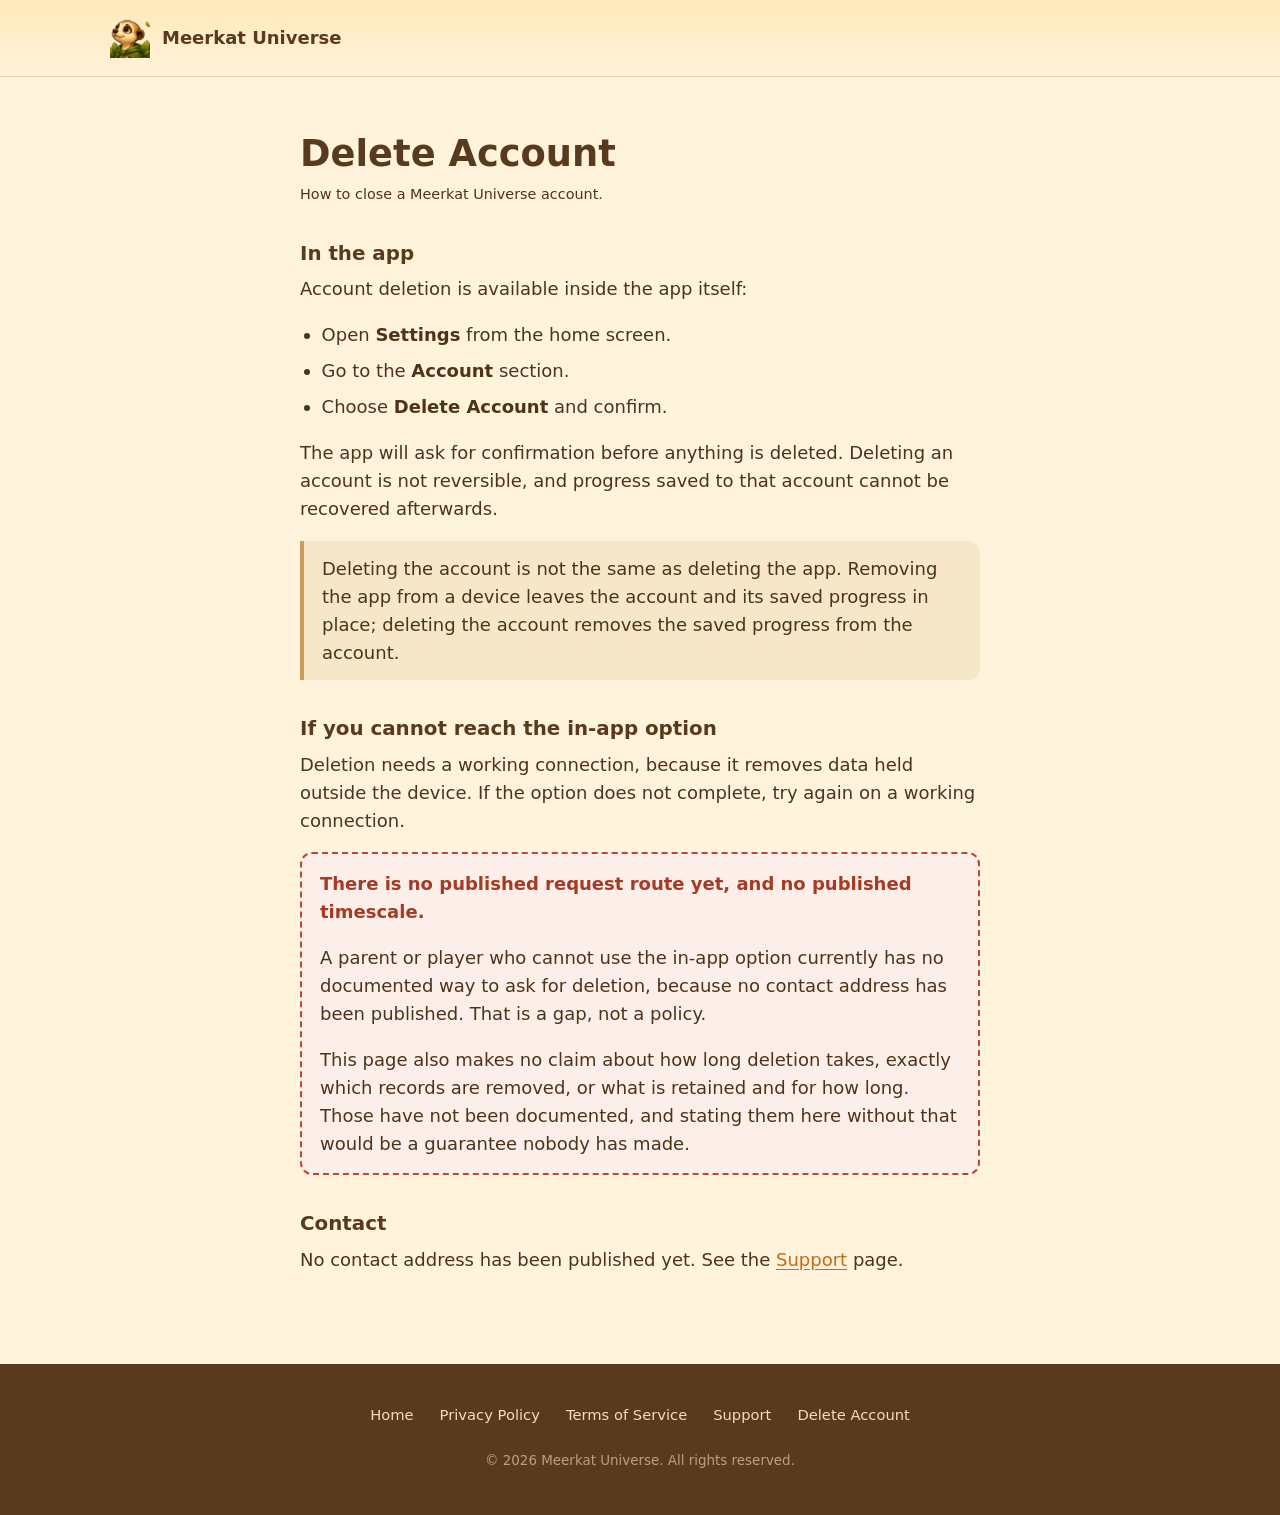
==== delete-account.html @ 4fc0f21c "feat: the official Meerkat Universe website A static, mobile-first site for GitHub Pages. Semantic H" ====
<!doctype html>
<html lang="en">
<head>
<meta charset="utf-8">
<meta name="viewport" content="width=device-width, initial-scale=1, viewport-fit=cover">
<title>Delete Account — Meerkat Universe</title>
<meta name="description" content="How to delete a Meerkat Universe account.">
<meta name="theme-color" content="#FFF3DC">
<link rel="icon" href="favicon.png" sizes="any">
<link rel="apple-touch-icon" href="assets/img/icon-180.png">
<link rel="stylesheet" href="assets/css/site.css">
</head>

<body>
<a class="skip-link" href="#main">Skip to content</a>

<header class="page-header">
  <div class="wrap">
    <img src="assets/img/icon-180.png" width="40" height="40" alt="">
    <a class="home-link" href="index.html">Meerkat Universe</a>
  </div>
</header>

<main id="main" class="doc">
  <div class="wrap">
    <h1>Delete Account</h1>
    <p class="doc__updated">How to close a Meerkat Universe account.</p>

    <h2>In the app</h2>
    <p>Account deletion is available inside the app itself:</p>
    <ul>
      <li>Open <strong>Settings</strong> from the home screen.</li>
      <li>Go to the <strong>Account</strong> section.</li>
      <li>Choose <strong>Delete Account</strong> and confirm.</li>
    </ul>
    <p>The app will ask for confirmation before anything is deleted. Deleting an account is not
      reversible, and progress saved to that account cannot be recovered afterwards.</p>

    <div class="callout">
      <p>Deleting the account is not the same as deleting the app. Removing the app from a device
        leaves the account and its saved progress in place; deleting the account removes the saved
        progress from the account.</p>
    </div>

    <h2>If you cannot reach the in-app option</h2>
    <p>Deletion needs a working connection, because it removes data held outside the device. If the
      option does not complete, try again on a working connection.</p>

    <div class="placeholder">
      <p><strong>There is no published request route yet, and no published timescale.</strong></p>
      <p>A parent or player who cannot use the in-app option currently has no documented way to ask
        for deletion, because no contact address has been published. That is a gap, not a policy.</p>
      <p>This page also makes no claim about how long deletion takes, exactly which records are
        removed, or what is retained and for how long. Those have not been documented, and stating
        them here without that would be a guarantee nobody has made.</p>
    </div>

    <h2>Contact</h2>
    <p data-support-email>No contact address has been published yet. See the
      <a href="support.html">Support</a> page.</p>
  </div>
</main>

<footer class="site-footer">
  <div class="wrap">
    <ul class="footer-nav">
      <li><a href="index.html">Home</a></li>
      <li><a href="privacy.html">Privacy Policy</a></li>
      <li><a href="terms.html">Terms of Service</a></li>
      <li><a href="support.html">Support</a></li>
      <li><a href="delete-account.html">Delete Account</a></li>
    </ul>
    <p class="footer-meta">© 2026 Meerkat Universe. All rights reserved.</p>
  </div>
</footer>

<script src="assets/js/config.js" defer></script>
<script src="assets/js/site.js" defer></script>
</body>
</html>
---- assets/css/site.css ----
/* =============================================================================
   MEERKAT UNIVERSE — site styles

   The game's art is the spectacle; this chrome is quiet. Palette values are
   lifted verbatim from the app's own `mu_tokens.dart` so the site cannot drift
   away from the product.

   Mobile-first: everything below the first @media block is the phone.
   ========================================================================== */

:root {
  /* --- palette, from mu_tokens.dart ------------------------------------- */
  --ink:          #5A3A1E;
  --ink-soft:     #7A5C3E;
  --ink-faint:    #9C8264;
  --cream:        #FFF3DC;
  --cream-deep:   #F7E7C9;
  --tan:          #CE9A5A;
  --tan-soft:     #E8D2AE;
  --accent:       #F08A2E;
  --accent-soft:  #FFC24D;
  --leaf:         #4A7A2B;
  --leaf-light:   #8CBF3F;
  --sky-top:      #FFE9B8;
  --sky-mid:      #FAD08A;
  --horizon:      #F3B074;

  /* --- type ------------------------------------------------------------- */
  /* `ui-rounded` resolves to SF Pro Rounded on Apple platforms — soft and
     friendly, exactly the register a children's game needs — and costs nothing
     to load. The logo carries the brand personality; a second decorative face
     would only compete with it. */
  --font: ui-rounded, "SF Pro Rounded", "Hiragino Maru Gothic ProN",
          system-ui, -apple-system, "Segoe UI", Roboto, sans-serif;

  --measure: 62ch;
  --page-max: 1100px;
  --radius: 18px;
  --radius-sm: 12px;

  --shadow-soft: 0 2px 6px rgba(90, 58, 30, .08), 0 12px 28px rgba(90, 58, 30, .10);
  --shadow-lift: 0 4px 10px rgba(90, 58, 30, .12), 0 18px 40px rgba(90, 58, 30, .16);

  color-scheme: light;
}

/* --- reset-ish ---------------------------------------------------------- */
*, *::before, *::after { box-sizing: border-box; }

html { -webkit-text-size-adjust: 100%; scroll-behavior: smooth; }

body {
  margin: 0;
  background: var(--cream);
  color: var(--ink);
  font-family: var(--font);
  font-size: 17px;
  line-height: 1.55;
  -webkit-font-smoothing: antialiased;
  overflow-x: hidden;          /* the hero art bleeds; the page must not scroll sideways */
}

/* Every <img> carries real width/height attributes so nothing shifts as art
   loads. Those attributes are also PRESENTATIONAL HINTS, though, so an image
   the CSS resizes by width alone would be stretched to the attribute's height.
   `height: auto` neutralises the hint while keeping the reserved aspect ratio.
   `.hero__art` overrides it at class specificity, which is intended. */
img { max-width: 100%; height: auto; display: block; }

h1, h2, h3 { line-height: 1.15; text-wrap: balance; margin: 0 0 .5em; font-weight: 800; }
h2 { font-size: clamp(1.5rem, 5.2vw, 2.1rem); }
h3 { font-size: 1.15rem; }
p  { margin: 0 0 1em; }

a { color: #C86A15; text-underline-offset: .18em; }
a:hover { color: var(--accent); }

/* Focus is visible everywhere, and never removed. */
:focus-visible {
  outline: 3px solid var(--accent);
  outline-offset: 3px;
  border-radius: 6px;
}

.skip-link {
  position: absolute; left: -9999px; top: 0; z-index: 100;
  background: var(--cream); color: var(--ink);
  padding: .7rem 1.1rem; border-radius: 0 0 var(--radius-sm) 0;
  font-weight: 700;
}
.skip-link:focus { left: 0; }

.wrap { width: 100%; max-width: var(--page-max); margin-inline: auto; padding-inline: 20px; }
.measure { max-width: var(--measure); }

/* =============================================================================
   HERO
   ========================================================================== */

.hero {
  position: relative;
  min-height: 560px;
  height: 100svh;              /* small-viewport unit: the mobile address bar
                                  appearing/disappearing must not resize this */
  display: grid;
  grid-template-rows: 1fr auto;
  /* An explicit minmax(0, …) column. A grid item defaults to `min-width: auto`,
     which refuses to shrink below its content — so the two store buttons made
     this column wider than the phone, and `overflow: hidden` then CLIPPED the
     logo, the tagline and the buttons rather than letting them wrap. */
  grid-template-columns: minmax(0, 1fr);
  overflow: hidden;
  isolation: isolate;
}

.hero__art {
  position: absolute; inset: 0;
  width: 100%; height: 100%;
  object-fit: cover;
  object-position: 50% 22%;    /* favour the treehouse, not the empty foreground */
  z-index: -2;
}

/* A DELIBERATE SCRIM, not luck. Text legibility over artwork cannot depend on
   which pixels happen to sit behind it. */
.hero::after {
  content: "";
  position: absolute; inset: 0;
  z-index: -1;
  background:
    radial-gradient(120% 62% at 50% 24%, rgba(255,243,220,.55) 0%, rgba(255,243,220,0) 62%),
    linear-gradient(to bottom,
      rgba(90,58,30,.10) 0%,
      rgba(90,58,30,0)  28%,
      rgba(255,243,220,.10) 62%,
      rgba(255,243,220,.86) 88%,
      var(--cream) 100%);
}

.hero__inner {
  grid-row: 2;
  min-width: 0;                /* see the column note above */
  text-align: center;
  padding: 0 20px calc(28px + env(safe-area-inset-bottom));
  /* A SECOND, LOCAL wash on top of the hero-wide scrim. The wide one ramps to
     cream by the bottom of the frame, but the supporting line sits mid-frame
     over bright sunlit grass, where ink-soft brown was legible-but-weak. This
     lifts only the band the text occupies, and starts fully transparent so the
     artwork above it is untouched. */
  background: linear-gradient(to bottom,
    rgba(255, 243, 220, 0)   0%,
    rgba(255, 243, 220, .38) 26%,
    rgba(255, 243, 220, .74) 56%,
    rgba(255, 243, 220, .92) 100%);
}

.hero__logo {
  width: min(70vw, 300px);
  height: auto;
  margin: 0 auto .6rem;
  filter: drop-shadow(0 6px 14px rgba(90, 58, 30, .28));
}

.hero__tagline {
  font-size: clamp(1.45rem, 6.4vw, 2rem);
  font-weight: 800;
  margin: 0 0 .3em;
  color: var(--ink);
  text-shadow: 0 1px 0 rgba(255,243,220,.7);
}

.hero__sub {
  font-size: 1rem;
  color: var(--ink-soft);
  margin: 0 auto 1.4rem;
  max-width: 30ch;
}

/* Drifting leaves — decorative only, and hidden from assistive tech. */
.leaf {
  position: absolute;
  z-index: -1;
  width: 46px;
  opacity: .75;
  pointer-events: none;
  will-change: transform;
}
.leaf--1 { top: 12%;  left: 8%;  animation: drift 34s ease-in-out infinite; }
.leaf--2 { top: 26%;  right: 9%; width: 34px; animation: drift 44s ease-in-out infinite reverse; }
.leaf--3 { top: 46%;  left: 16%; width: 28px; animation: drift 39s ease-in-out infinite 4s; }

@keyframes drift {
  0%   { transform: translate3d(0,0,0) rotate(0deg); }
  50%  { transform: translate3d(14px,26px,0) rotate(16deg); }
  100% { transform: translate3d(0,0,0) rotate(0deg); }
}

/* =============================================================================
   STORE BUTTONS

   Two states from one set of styles. `a.store-btn` is a real link (only ever
   rendered when a URL is configured); `span.store-btn` is the placeholder — it
   is NOT focusable and NOT a link, so it cannot navigate, cannot reload the
   page, and does not lie to a screen reader about being actionable.
   ========================================================================== */

.store-row {
  display: flex;
  flex-wrap: wrap;
  gap: 12px;
  justify-content: center;
  margin: 0 0 .7rem;
}

.store-btn {
  display: inline-flex;
  align-items: center;
  gap: 10px;
  min-height: 56px;                 /* comfortably above a 44pt target */
  padding: 10px 20px;
  border-radius: 14px;
  background: var(--ink);
  color: var(--cream);
  text-decoration: none;
  font-weight: 700;
  box-shadow: var(--shadow-soft);
  border: 2px solid rgba(255,243,220,.16);
  transition: transform .12s ease, box-shadow .18s ease, background-color .18s ease;
}
.store-btn__glyph { width: 26px; height: 26px; flex: none; fill: currentColor; }
.store-btn__lines { display: flex; flex-direction: column; line-height: 1.12; text-align: left; }
.store-btn__small { font-size: .68rem; font-weight: 600; opacity: .82; letter-spacing: .02em; }
.store-btn__big   { font-size: 1.02rem; font-weight: 800; }

a.store-btn:hover { background: #6B4526; box-shadow: var(--shadow-lift); }
a.store-btn:active { transform: scale(.97); }

/* The placeholder reads as "not yet", never as "broken". */
span.store-btn { opacity: .92; cursor: default; }

.store-note {
  font-size: .84rem;
  font-weight: 700;
  letter-spacing: .06em;
  text-transform: uppercase;
  color: var(--ink-soft);
  margin: 0;
}

/* =============================================================================
   SECTIONS
   ========================================================================== */

.section { padding: clamp(48px, 9vw, 88px) 0; }
.section--tint { background: linear-gradient(to bottom, var(--cream), var(--cream-deep)); }
.section__lead { color: var(--ink-soft); font-size: 1.06rem; }

.eyebrow {
  font-size: .78rem; font-weight: 800; letter-spacing: .14em;
  text-transform: uppercase; color: var(--tan);
  margin: 0 0 .5rem;
}

/* --- screenshots -------------------------------------------------------- */

.shots {
  display: flex;
  gap: 16px;
  overflow-x: auto;
  scroll-snap-type: x mandatory;
  -webkit-overflow-scrolling: touch;
  scrollbar-width: none;
  padding: 6px 20px 22px;
  margin-inline: calc(-1 * 20px);   /* bleed to the screen edge so the next
                                       card peeks and reads as swipeable */
}
.shots::-webkit-scrollbar { display: none; }

.shot {
  flex: 0 0 auto;
  width: min(66vw, 260px);
  margin: 0;
  scroll-snap-align: center;
}
.shot img {
  width: 100%;
  height: auto;
  border-radius: var(--radius);
  border: 1px solid var(--tan-soft);
  box-shadow: var(--shadow-soft);
  background: var(--cream-deep);
}
.shot figcaption {
  margin-top: .6rem;
  font-size: .88rem;
  color: var(--ink-soft);
  text-align: center;
}

.dots { display: flex; gap: 8px; justify-content: center; margin-top: 4px; }
.dot {
  width: 9px; height: 9px; padding: 0;
  border-radius: 50%; border: 0;
  background: var(--tan-soft);
  cursor: pointer;
  transition: background-color .2s ease, transform .2s ease;
}
.dot[aria-current="true"] { background: var(--accent); transform: scale(1.25); }

/* --- features ----------------------------------------------------------- */

.cards { display: grid; gap: 16px; margin-top: 28px; }

.card {
  background: var(--cream);
  border: 1px solid var(--tan-soft);
  border-radius: var(--radius);
  padding: 22px 20px;
  box-shadow: var(--shadow-soft);
}
.card h3 { margin-bottom: .35em; }
.card p { margin: 0; color: var(--ink-soft); font-size: .96rem; }
.card__icon {
  width: 42px; height: 42px;
  display: grid; place-items: center;
  border-radius: 12px;
  background: rgba(240,138,46,.14);
  margin-bottom: 14px;
}
.card__icon svg { width: 24px; height: 24px; fill: none; stroke: #C86A15; stroke-width: 2; }

/* --- final CTA ---------------------------------------------------------- */

.final {
  text-align: center;
  background: linear-gradient(to bottom, var(--sky-top), var(--sky-mid) 62%, var(--horizon));
  padding: clamp(44px, 8vw, 76px) 0 clamp(30px, 6vw, 56px);
}
.final__guardian {
  width: min(46vw, 190px);
  margin: 0 auto 14px;
  filter: drop-shadow(0 10px 20px rgba(90,58,30,.24));
}

/* =============================================================================
   FOOTER
   ========================================================================== */

.site-footer {
  background: var(--ink);
  color: #E6D3B4;
  padding: 34px 0 calc(30px + env(safe-area-inset-bottom));
  font-size: .92rem;
}
.site-footer a { color: #F3DDBA; text-decoration: none; }
.site-footer a:hover { color: #fff; text-decoration: underline; }

.footer-nav {
  display: flex; flex-wrap: wrap; gap: 10px 22px;
  justify-content: center; padding: 0; margin: 0 0 18px; list-style: none;
}
.footer-nav a { display: inline-block; padding: 6px 2px; }   /* real touch height */

.footer-meta { text-align: center; color: #B9A17F; font-size: .84rem; }
.footer-mark { display: flex; align-items: center; justify-content: center; gap: 10px; margin-bottom: 14px; }
.footer-mark img { width: 34px; height: auto; }
.footer-mark span { font-weight: 800; color: var(--cream); }

/* =============================================================================
   CONTENT PAGES (privacy / terms / support / delete account)

   Readability first. No full-bleed artwork — a legal page overwhelmed by game
   art is a legal page nobody reads.
   ========================================================================== */

.page-header {
  background: linear-gradient(to bottom, var(--sky-top), var(--cream));
  border-bottom: 1px solid var(--tan-soft);
  padding: 18px 0;
}
.page-header .wrap { display: flex; align-items: center; gap: 12px; }
.page-header img { width: 40px; height: auto; }
.page-header .home-link { font-weight: 800; color: var(--ink); text-decoration: none; }

.doc { padding: clamp(30px, 6vw, 56px) 0 clamp(44px, 8vw, 72px); }
.doc .wrap { max-width: 720px; }
.doc h1 { font-size: clamp(1.7rem, 6vw, 2.3rem); margin-bottom: .2em; }
.doc h2 { font-size: 1.24rem; margin-top: 1.9em; }
.doc h3 { font-size: 1.05rem; margin-top: 1.5em; }
.doc p, .doc li { color: #4E3319; max-width: var(--measure); }
.doc ul { padding-left: 1.2em; }
.doc li { margin-bottom: .45em; }
.doc__updated { color: var(--ink-faint); font-size: .9rem; margin-bottom: 2em; }

/* An unmissable marker for text that is NOT final. Placeholder legal copy that
   looks final is worse than no page at all. */
.placeholder {
  border: 2px dashed #C0472F;
  background: #FCEFE9;
  border-radius: var(--radius-sm);
  padding: 16px 18px;
  margin: 0 0 1.6em;
}
.placeholder p:last-child { margin-bottom: 0; }
.placeholder strong { color: #A63A24; }

.callout {
  background: var(--cream-deep);
  border-left: 4px solid var(--tan);
  border-radius: 0 var(--radius-sm) var(--radius-sm) 0;
  padding: 14px 18px;
  margin: 0 0 1.6em;
}
.callout p:last-child { margin-bottom: 0; }

/* =============================================================================
   TOP NAV — desktop only

   Declared BEFORE the breakpoints on purpose: `display: none` and the
   `display: block` inside the 960px query have identical specificity, so
   whichever is written last wins. Base styles must therefore come first.
   ========================================================================== */

.topnav {
  display: none;                    /* mobile: no top nav at all, no hamburger */
  position: absolute; top: 0; left: 0; right: 0; z-index: 5;
  padding: 18px 0;
}
.topnav ul {
  display: flex; gap: 26px; justify-content: flex-end;
  list-style: none; margin: 0; padding: 0;
}
.topnav a {
  color: var(--ink); font-weight: 700; text-decoration: none;
  font-size: .95rem; padding: 6px 2px;
  text-shadow: 0 1px 0 rgba(255,243,220,.6);
}
.topnav a:hover { color: #C86A15; }

/* =============================================================================
   MOTION — opt-out respected
   ========================================================================== */

.reveal { opacity: 0; transform: translateY(12px); transition: opacity .6s ease, transform .6s ease; }
.reveal.is-visible { opacity: 1; transform: none; }

@media (prefers-reduced-motion: reduce) {
  html { scroll-behavior: auto; }
  /* Content starts visible — never faded-out-and-stuck, which is how this
     pattern usually breaks for people who asked for less motion. */
  .reveal { opacity: 1; transform: none; transition: none; }
  .leaf { animation: none; }
  * { animation-duration: .001ms !important; animation-iteration-count: 1 !important;
      transition-duration: .001ms !important; }
}

/* =============================================================================
   ≥600px — large phones and tablets
   ========================================================================== */

@media (min-width: 600px) {
  body { font-size: 18px; }
  .hero__logo { width: min(52vw, 340px); }
  .shot { width: 280px; }
  .cards { grid-template-columns: repeat(2, 1fr); }
  .shots { padding-inline: 24px; margin-inline: calc(-1 * 24px); }
}

/* =============================================================================
   ≥960px — desktop
   ========================================================================== */

@media (min-width: 960px) {
  .hero { height: min(88svh, 820px); }
  /* Higher, not lower, than the phone's framing. The source art is portrait
     (948×1660), so a wide viewport scales it up hard and the treehouse — the
     subject — walks off the top edge. A wide crop of this scene is the top
     item in the design plan's missing-assets list precisely because of this. */
  .hero__art { object-position: 50% 18%; }
  .hero__sub { font-size: 1.1rem; max-width: 40ch; }

  .cards { grid-template-columns: repeat(4, 1fr); }

  .shots {
    justify-content: center;
    padding-inline: 0;
    margin-inline: 0;
    scroll-snap-type: x proximity;   /* a mouse should not be forced to snap */
  }
  .shot { width: 250px; }

  /* A small text nav, only where there is spare room for it. No hamburger:
     the landing page has one job and the legal links live in the footer. */
  .topnav { display: block; }
}
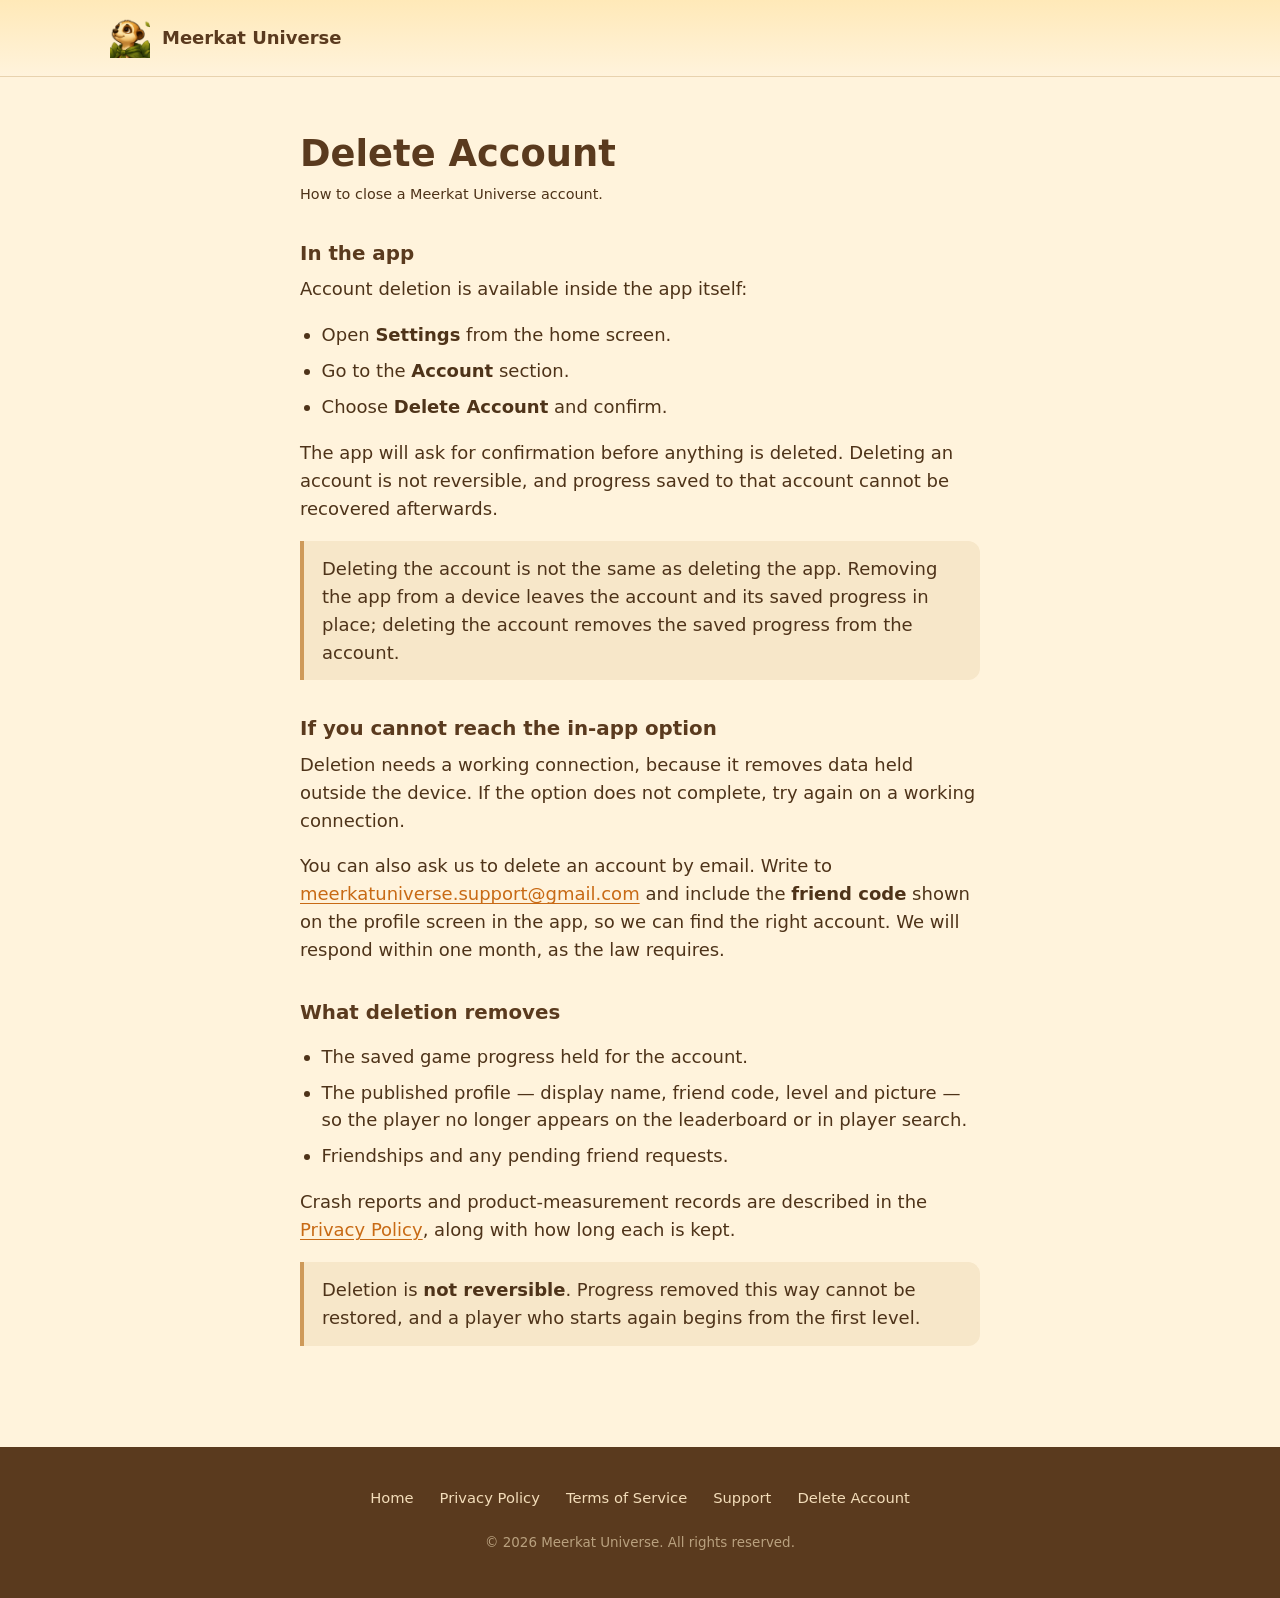
==== commit 8671337c: "feat: publish the support address across all four pages meerkatuniverse.support@gmail.com now appear" ====
--- a/delete-account.html
+++ b/delete-account.html
@@ -46,18 +46,25 @@
     <p>Deletion needs a working connection, because it removes data held outside the device. If the
       option does not complete, try again on a working connection.</p>
 
-    <div class="placeholder">
-      <p><strong>There is no published request route yet, and no published timescale.</strong></p>
-      <p>A parent or player who cannot use the in-app option currently has no documented way to ask
-        for deletion, because no contact address has been published. That is a gap, not a policy.</p>
-      <p>This page also makes no claim about how long deletion takes, exactly which records are
-        removed, or what is retained and for how long. Those have not been documented, and stating
-        them here without that would be a guarantee nobody has made.</p>
+    <p>You can also ask us to delete an account by email. Write to
+      <a href="mailto:meerkatuniverse.support@gmail.com">meerkatuniverse.support@gmail.com</a> and
+      include the <strong>friend code</strong> shown on the profile screen in the app, so we can find
+      the right account. We will respond within one month, as the law requires.</p>
+
+    <h2>What deletion removes</h2>
+    <ul>
+      <li>The saved game progress held for the account.</li>
+      <li>The published profile — display name, friend code, level and picture — so the player no
+        longer appears on the leaderboard or in player search.</li>
+      <li>Friendships and any pending friend requests.</li>
+    </ul>
+    <p>Crash reports and product-measurement records are described in the
+      <a href="privacy.html">Privacy Policy</a>, along with how long each is kept.</p>
+
+    <div class="callout">
+      <p>Deletion is <strong>not reversible</strong>. Progress removed this way cannot be restored,
+        and a player who starts again begins from the first level.</p>
     </div>
-
-    <h2>Contact</h2>
-    <p data-support-email>No contact address has been published yet. See the
-      <a href="support.html">Support</a> page.</p>
   </div>
 </main>
 
--- a/assets/css/site.css
+++ b/assets/css/site.css
@@ -392,6 +392,31 @@
 .doc li { margin-bottom: .45em; }
 .doc__updated { color: var(--ink-faint); font-size: .9rem; margin-bottom: 2em; }
 
+/* The legal pages use tables to pair "what" with "why" — far easier to check at
+   a glance than the same content as prose. They scroll INSIDE their own box on a
+   narrow phone, so the page body never scrolls sideways. */
+.doc .table-wrap { overflow-x: auto; margin: 0 0 1.6em; -webkit-overflow-scrolling: touch; }
+.doc table {
+  border-collapse: collapse;
+  width: 100%;
+  min-width: 320px;
+  font-size: .95rem;
+}
+.doc th, .doc td {
+  text-align: left;
+  vertical-align: top;
+  padding: 10px 14px;
+  border-bottom: 1px solid var(--tan-soft);
+}
+.doc th { background: var(--cream-deep); font-weight: 800; }
+.doc td:first-child { font-weight: 600; }
+.doc code {
+  background: var(--cream-deep);
+  border-radius: 5px;
+  padding: .1em .4em;
+  font-size: .92em;
+}
+
 /* An unmissable marker for text that is NOT final. Placeholder legal copy that
    looks final is worse than no page at all. */
 .placeholder {
@@ -482,7 +507,15 @@
   .cards { grid-template-columns: repeat(4, 1fr); }
 
   .shots {
-    justify-content: center;
+    /* `safe` is load-bearing, not decoration. Plain `justify-content: center`
+       on a SCROLL container centres overflowing content in both directions —
+       and `scrollLeft` cannot go negative, so the first slides get clipped off
+       the left edge with no way to reach them. `safe` falls back to start
+       alignment the moment the content overflows, which here is always (seven
+       250px slides against a 1100px cap). Browsers that do not know the keyword
+       drop the whole declaration and get start alignment too, which is the
+       outcome we want anyway. */
+    justify-content: safe center;
     padding-inline: 0;
     margin-inline: 0;
     scroll-snap-type: x proximity;   /* a mouse should not be forced to snap */
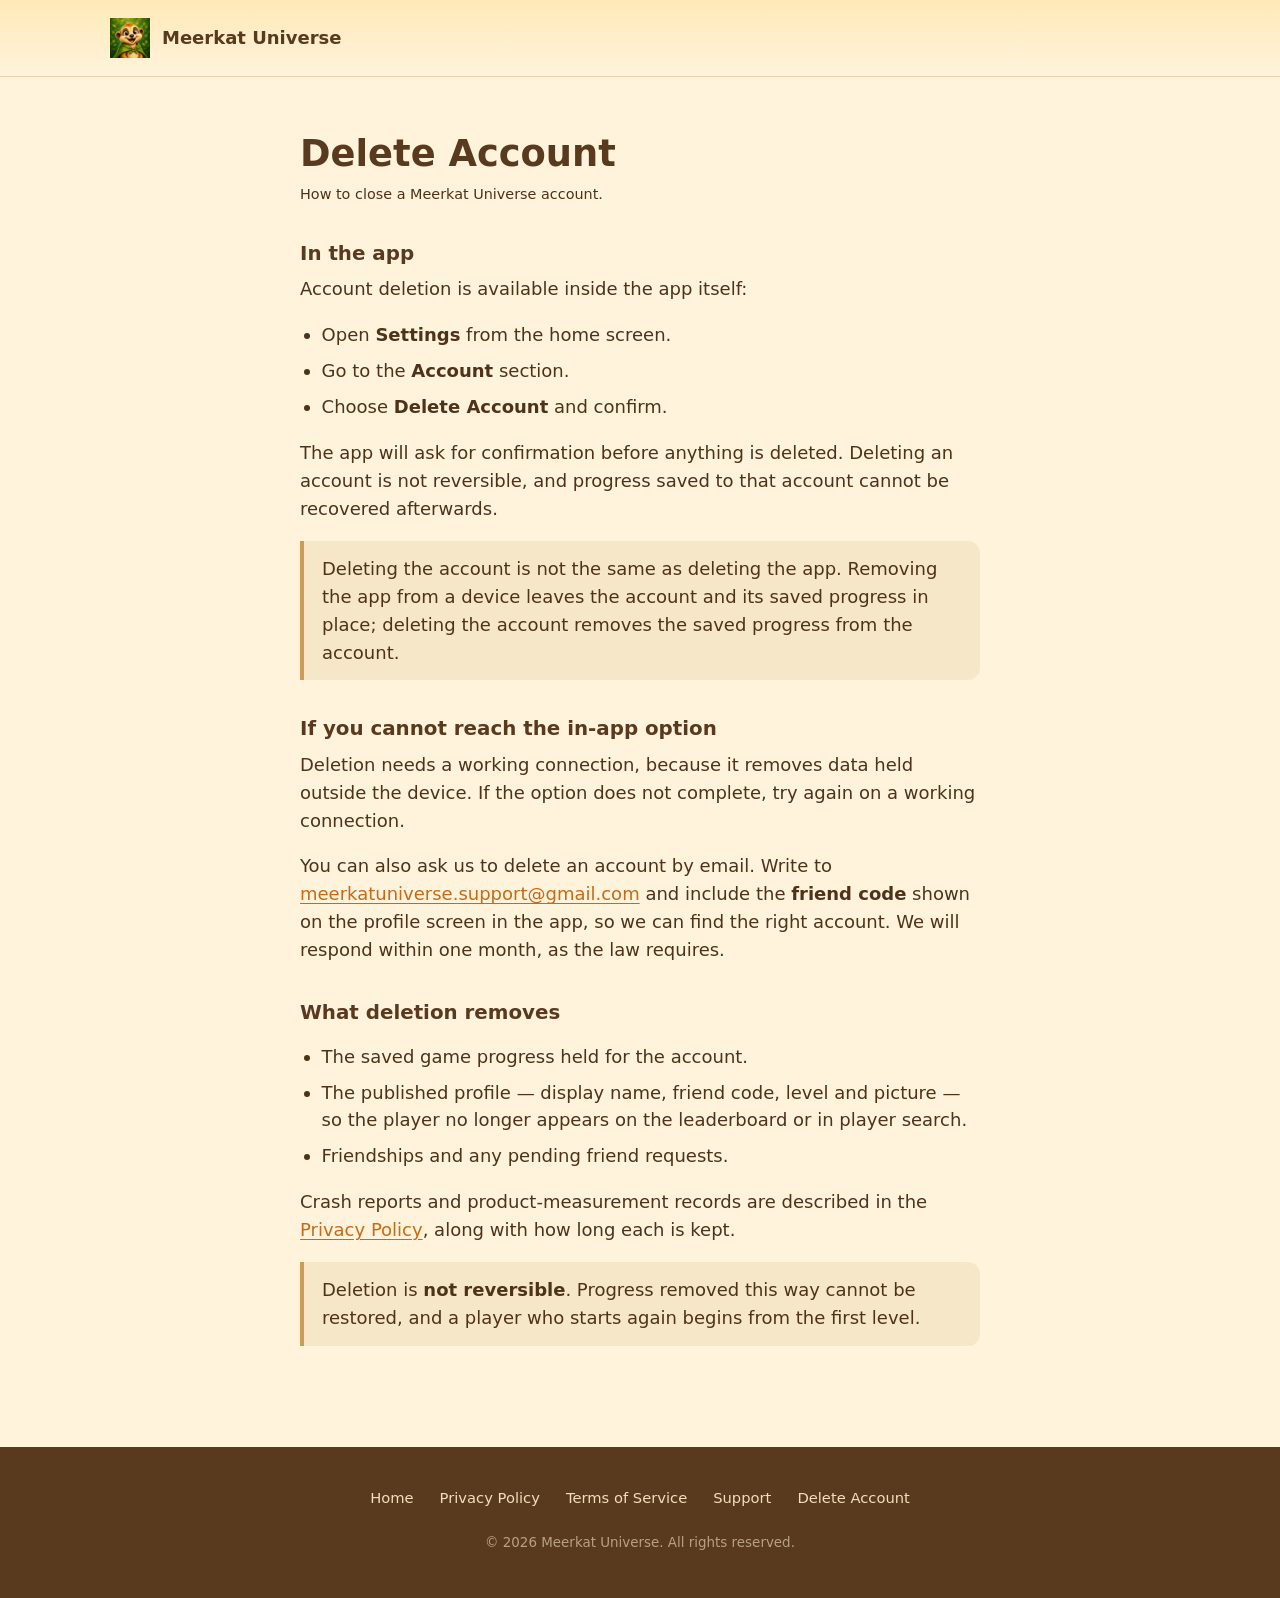
==== commit 00d5a07b: "security: a strict CSP, no DOM sink, and drag protection that is honest about itself Three changes f" ====
--- a/delete-account.html
+++ b/delete-account.html
@@ -2,6 +2,34 @@
 <html lang="en">
 <head>
 <meta charset="utf-8">
+    <!-- ── CONTENT SECURITY POLICY ────────────────────────────────────────
+         A `<meta>` rather than a header because GitHub Pages cannot set
+         headers. This is the STRICT form, which is only achievable because the
+         site makes ZERO third-party requests — no CDN, no fonts, no analytics.
+         Nothing here needs `'unsafe-inline'`: there are no inline <script>
+         bodies and no on* handlers.
+
+         `connect-src 'none'` and `form-action 'none'` are honest — the site
+         never fetches and never submits — and they are what turns any future
+         XSS foothold from "exfiltrate" into "nothing happens".
+
+         `frame-ancestors 'none'` is the one that addresses a real risk rather
+         than a theoretical one: it stops anyone embedding these pages,
+         particularly the privacy policy and terms, inside their own site and
+         passing them off as theirs. -->
+    <meta http-equiv="Content-Security-Policy"
+          content="default-src 'self';
+                   img-src 'self' data:;
+                   style-src 'self';
+                   script-src 'self';
+                   font-src 'self';
+                   connect-src 'none';
+                   form-action 'none';
+                   frame-ancestors 'none';
+                   base-uri 'none';
+                   object-src 'none';
+                   upgrade-insecure-requests">
+    <meta name="referrer" content="strict-origin-when-cross-origin">
 <meta name="viewport" content="width=device-width, initial-scale=1, viewport-fit=cover">
 <title>Delete Account — Meerkat Universe</title>
 <meta name="description" content="How to delete a Meerkat Universe account.">
--- a/assets/css/site.css
+++ b/assets/css/site.css
@@ -65,7 +65,30 @@
    the CSS resizes by width alone would be stretched to the attribute's height.
    `height: auto` neutralises the hint while keeping the reserved aspect ratio.
    `.hero__art` overrides it at class specificity, which is intended. */
-img { max-width: 100%; height: auto; display: block; }
+img {
+  max-width: 100%;
+  height: auto;
+  display: block;
+  /* ── DRAG, NOT SELECTION, AND THE DIFFERENCE IS DELIBERATE ──────────────
+   *
+   * Stops the accidental drag-to-desktop and drag-into-another-tab. That is
+   * ALL it stops, and it is all it claims to: the file is already on the
+   * visitor's machine before any of this runs, and `curl` fetches it whatever
+   * this rule says. It is here because it costs a real user nothing — nobody
+   * legitimately drags the hero out of the page.
+   *
+   * `user-select` is scoped to IMAGES ONLY and must never be extended to text.
+   * Blocking selection would stop a parent copying the support address, and
+   * stop them selecting, saving or printing the privacy policy and terms —
+   * documents they have every reason to keep. It also breaks screen readers
+   * and browser translation. The real protection for the art is that these are
+   * WEB-resolution exports (the 1536 px originals are not in this repo) plus
+   * the copyright notice in the footer.
+   */
+  -webkit-user-drag: none;
+  -webkit-user-select: none;
+  user-select: none;
+}
 
 h1, h2, h3 { line-height: 1.15; text-wrap: balance; margin: 0 0 .5em; font-weight: 800; }
 h2 { font-size: clamp(1.5rem, 5.2vw, 2.1rem); }
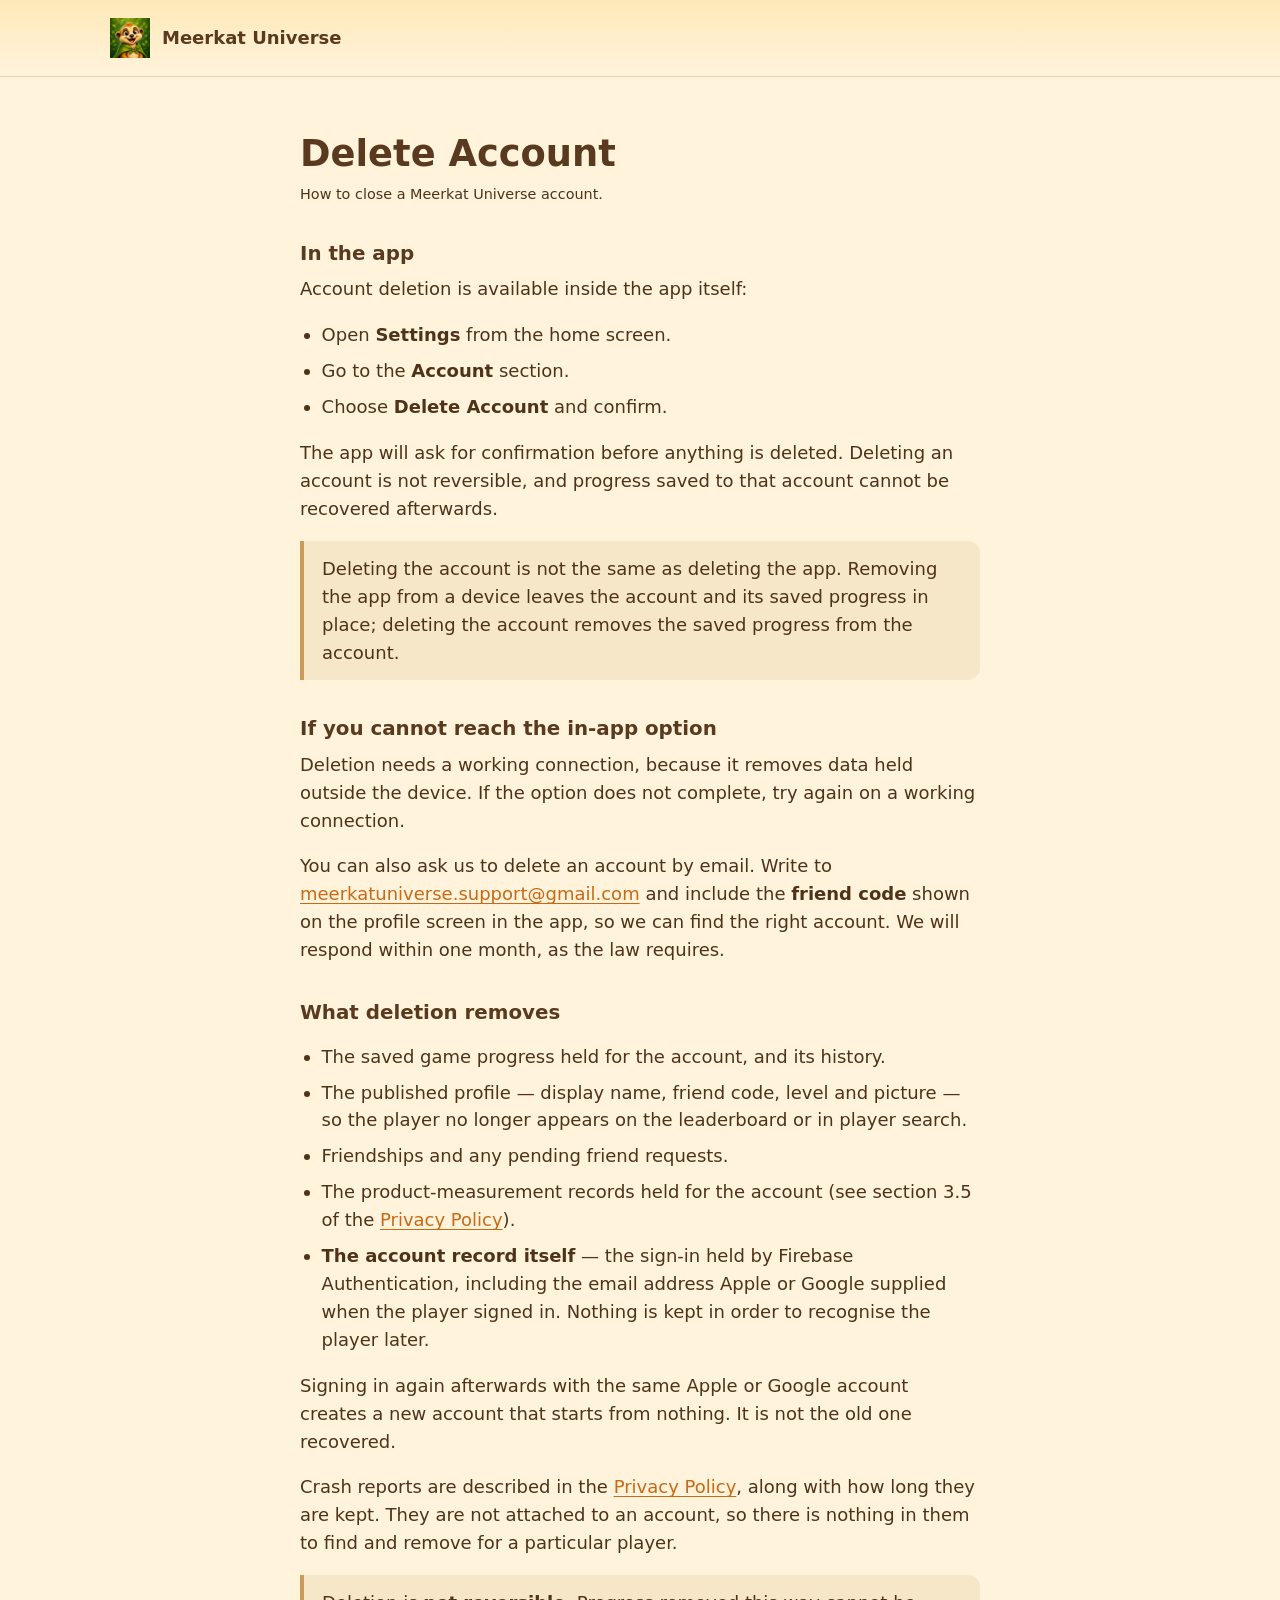
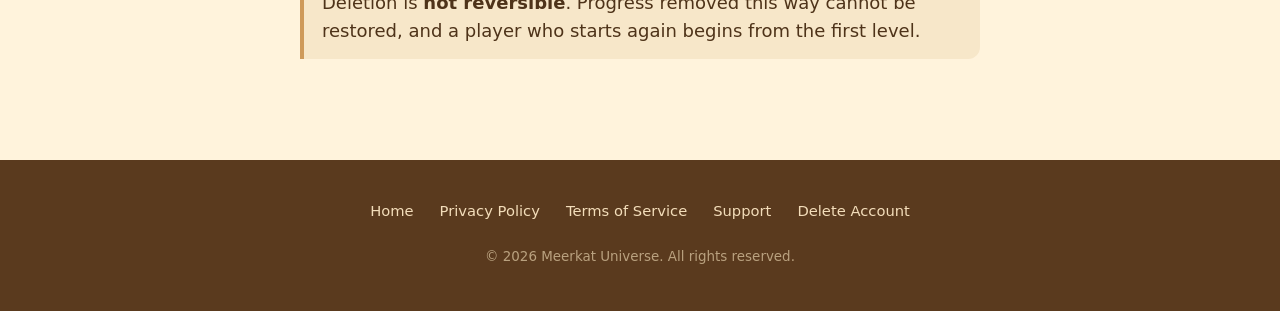
==== commit a1434bef: "fix(site): the policy matches the app, and the CSP is no longer violated §2's 'no data to send' cont" ====
--- a/delete-account.html
+++ b/delete-account.html
@@ -81,13 +81,21 @@
 
     <h2>What deletion removes</h2>
     <ul>
-      <li>The saved game progress held for the account.</li>
+      <li>The saved game progress held for the account, and its history.</li>
       <li>The published profile — display name, friend code, level and picture — so the player no
         longer appears on the leaderboard or in player search.</li>
       <li>Friendships and any pending friend requests.</li>
+      <li>The product-measurement records held for the account (see section 3.5 of the
+        <a href="privacy.html">Privacy Policy</a>).</li>
+      <li><strong>The account record itself</strong> — the sign-in held by Firebase Authentication,
+        including the email address Apple or Google supplied when the player signed in. Nothing is
+        kept in order to recognise the player later.</li>
     </ul>
-    <p>Crash reports and product-measurement records are described in the
-      <a href="privacy.html">Privacy Policy</a>, along with how long each is kept.</p>
+    <p>Signing in again afterwards with the same Apple or Google account creates a new account that
+      starts from nothing. It is not the old one recovered.</p>
+    <p>Crash reports are described in the <a href="privacy.html">Privacy Policy</a>, along with how
+      long they are kept. They are not attached to an account, so there is nothing in them to find
+      and remove for a particular player.</p>
 
     <div class="callout">
       <p>Deletion is <strong>not reversible</strong>. Progress removed this way cannot be restored,
--- a/assets/css/site.css
+++ b/assets/css/site.css
@@ -549,3 +549,11 @@
      the landing page has one job and the legal links live in the footer. */
   .topnav { display: block; }
 }
+
+
+/* A single lead paragraph needs more air beneath it than the default.
+   It was an inline `style="margin-bottom:1.6rem"`, which the site's own strict
+   CSP (`style-src 'self'`, no `'unsafe-inline'`) BLOCKS — so the spacing it
+   asked for was never applied and the browser logged a violation on every
+   load. A class is what a CSP-clean site has instead. */
+.section__lead--spaced { margin-bottom: 1.6rem; }
